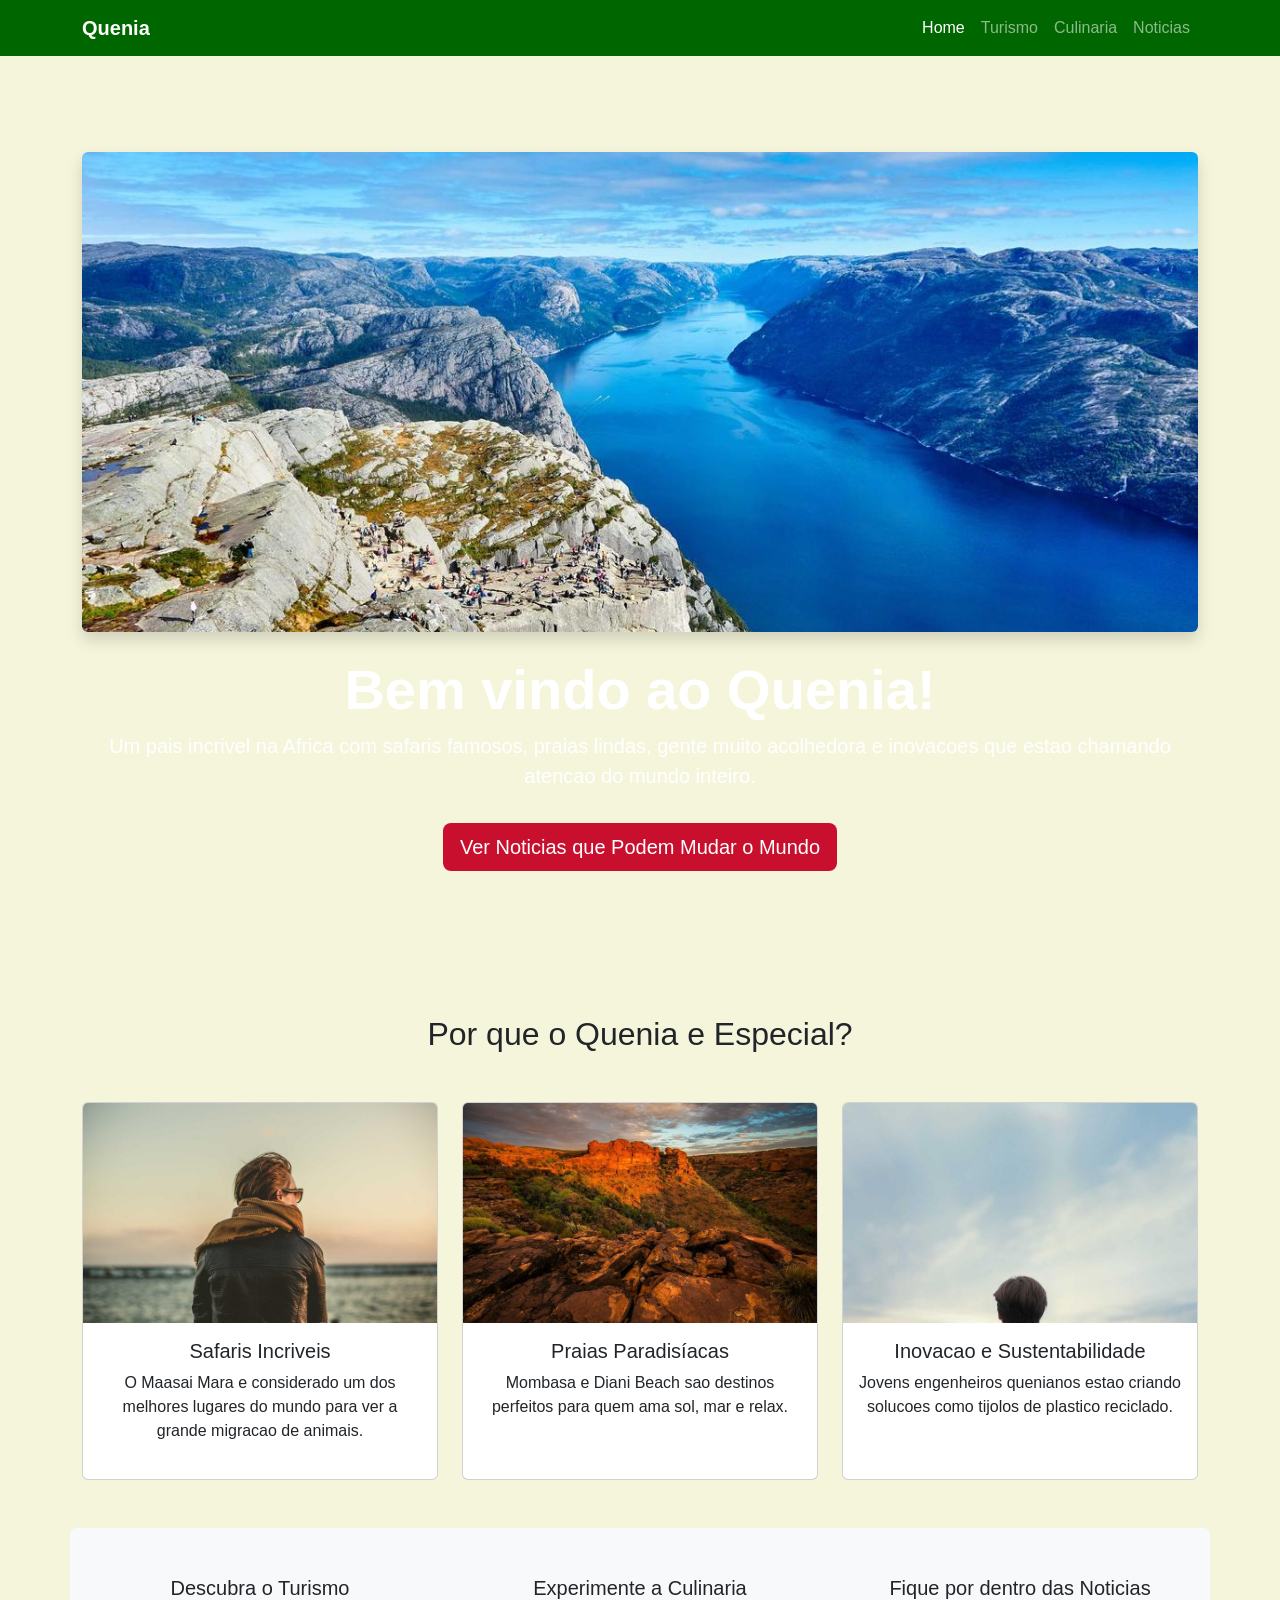
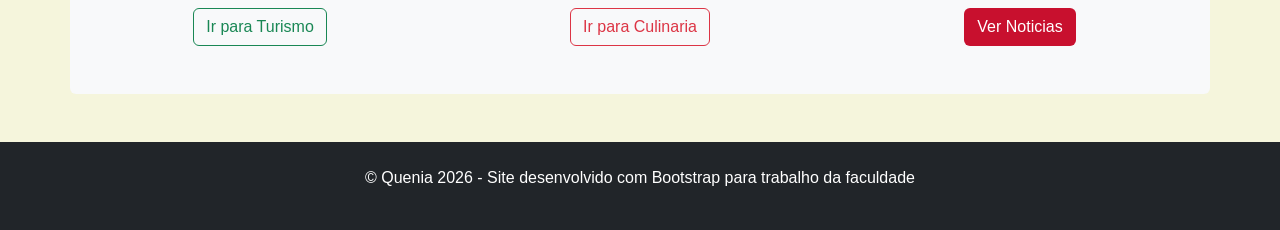
==== index.html @ b2b96a67 "atualização inicial criando o site do quenia com bootstrap e css externo to comecando forte kkk" ====
<!DOCTYPE html>
<html lang="pt-BR">
<head>
    <meta charset="UTF-8">
    <meta name="viewport" content="width=device-width, initial-scale=1.0">
    <title>Quenia - Bem Vindo ao Pais</title>
    <link href="https://cdn.jsdelivr.net/npm/bootstrap@5.3.3/dist/css/bootstrap.min.css" rel="stylesheet">
    <link rel="stylesheet" href="styles.css">
</head>
<body>
    <!-- Navbar -->
    <nav class="navbar navbar-expand-lg navbar-dark">
        <div class="container">
            <a class="navbar-brand fw-bold" href="index.html">Quenia</a>
            <button class="navbar-toggler" type="button" data-bs-toggle="collapse" data-bs-target="#navbarNav">
                <span class="navbar-toggler-icon"></span>
            </button>
            <div class="collapse navbar-collapse" id="navbarNav">
                <ul class="navbar-nav ms-auto">
                    <li class="nav-item"><a class="nav-link active" href="index.html">Home</a></li>
                    <li class="nav-item"><a class="nav-link" href="turismo.html">Turismo</a></li>
                    <li class="nav-item"><a class="nav-link" href="culinaria.html">Culinaria</a></li>
                    <li class="nav-item"><a class="nav-link" href="noticias.html">Noticias</a></li>
                </ul>
            </div>
        </div>
    </nav>

    <!-- Hero Section -->
    <section class="hero text-center">
        <div class="container">
            <img src="imagens/hero.jpg" class="img-fluid rounded shadow mb-4" alt="Paisagem incrivel do Quenia" style="max-height: 480px; width: 100%; object-fit: cover;">
            <h1 class="display-4 fw-bold">Bem vindo ao Quenia!</h1>
            <p class="lead">Um pais incrivel na Africa com safaris famosos, praias lindas, gente muito acolhedora e inovacoes que estao chamando atencao do mundo inteiro.</p>
            <a href="noticias.html" class="btn btn-kenya btn-lg mt-3">Ver Noticias que Podem Mudar o Mundo</a>
        </div>
    </section>

    <!-- Seção Por Que o Quênia -->
    <div class="container my-5">
        <h2 class="text-center mb-5">Por que o Quenia e Especial?</h2>
        <div class="row g-4">
            <div class="col-md-4">
                <div class="card h-100 text-center">
                    <img src="imagens/maasai.jpg" class="card-img-top" alt="Safari" style="height: 220px; object-fit: cover;">
                    <div class="card-body">
                        <h5 class="card-title">Safaris Incriveis</h5>
                        <p class="card-text">O Maasai Mara e considerado um dos melhores lugares do mundo para ver a grande migracao de animais.</p>
                    </div>
                </div>
            </div>
            <div class="col-md-4">
                <div class="card h-100 text-center">
                    <img src="imagens/mombasa.jpg" class="card-img-top" alt="Praia" style="height: 220px; object-fit: cover;">
                    <div class="card-body">
                        <h5 class="card-title">Praias Paradisíacas</h5>
                        <p class="card-text">Mombasa e Diani Beach sao destinos perfeitos para quem ama sol, mar e relax.</p>
                    </div>
                </div>
            </div>
            <div class="col-md-4">
                <div class="card h-100 text-center">
                    <img src="imagens/nzambi.jpg" class="card-img-top" alt="Inovacao" style="height: 220px; object-fit: cover;">
                    <div class="card-body">
                        <h5 class="card-title">Inovacao e Sustentabilidade</h5>
                        <p class="card-text">Jovens engenheiros quenianos estao criando solucoes como tijolos de plastico reciclado.</p>
                    </div>
                </div>
            </div>
        </div>
    </div>

    <!-- utras páginas -->
    <div class="container my-5 bg-light py-5 rounded">
        <div class="row text-center">
            <div class="col-md-4">
                <h5>Descubra o Turismo</h5>
                <a href="turismo.html" class="btn btn-outline-success">Ir para Turismo</a>
            </div>
            <div class="col-md-4">
                <h5>Experimente a Culinaria</h5>
                <a href="culinaria.html" class="btn btn-outline-danger">Ir para Culinaria</a>
            </div>
            <div class="col-md-4">
                <h5>Fique por dentro das Noticias</h5>
                <a href="noticias.html" class="btn btn-kenya">Ver Noticias</a>
            </div>
        </div>
    </div>

    <!-- Footer -->
    <footer class="bg-dark text-white text-center py-4 mt-5">
        <div class="container">
            <p>© Quenia 2026 - Site desenvolvido com Bootstrap para trabalho da faculdade</p>
        </div>
    </footer>

    <script src="https://cdn.jsdelivr.net/npm/bootstrap@5.3.3/dist/js/bootstrap.bundle.min.js"></script>
</body>
</html>
---- styles.css ----
body {
    background-color: #f5f5dc;
    font-family: Arial, sans-serif;
}

.navbar {
    background-color: #006600 !important;
}

.btn-kenya {
    background-color: #C8102E;
    color: white;
}

.hero {
    background-color: #00600;
    color: white;
    padding: 6rem 0;
}

.card {
    transition: transform 0.3s;
    margin-bottom: 20px;
}

.card:hover {
    transform: scale(1.03);
}
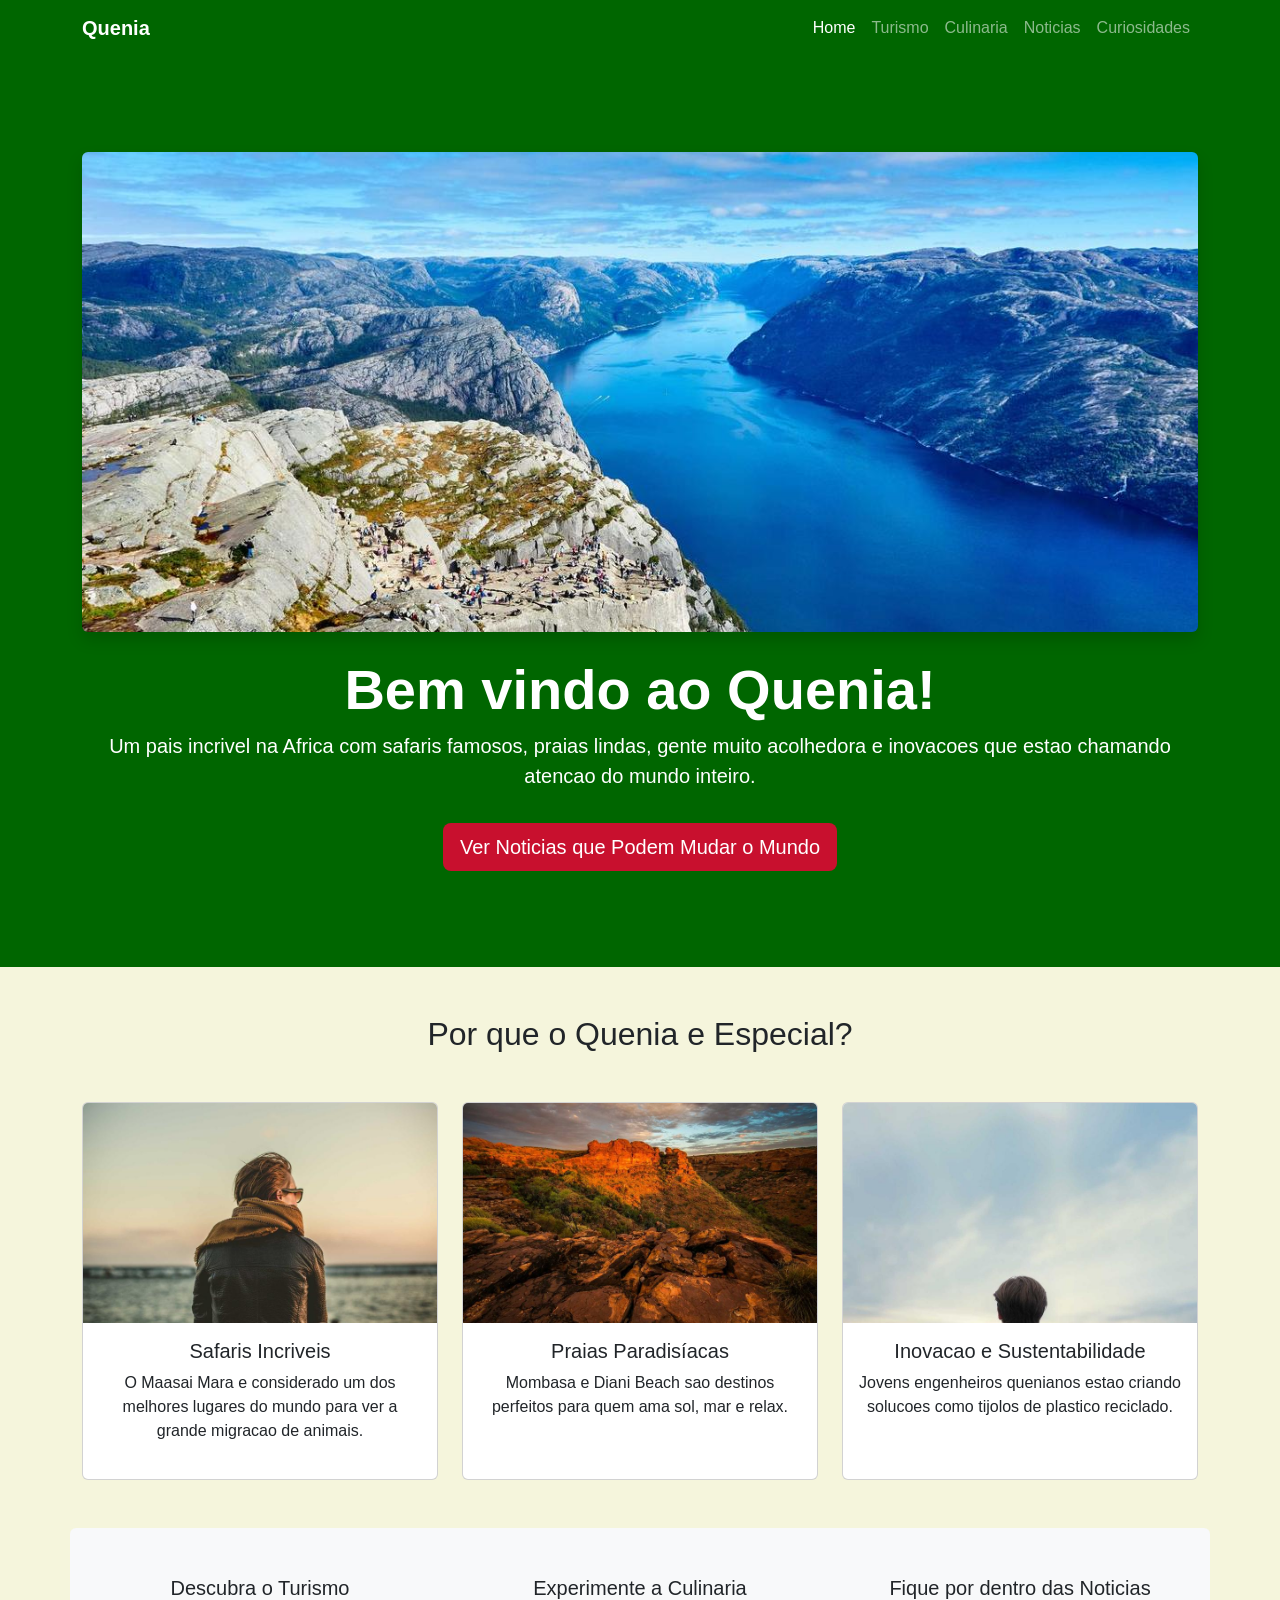
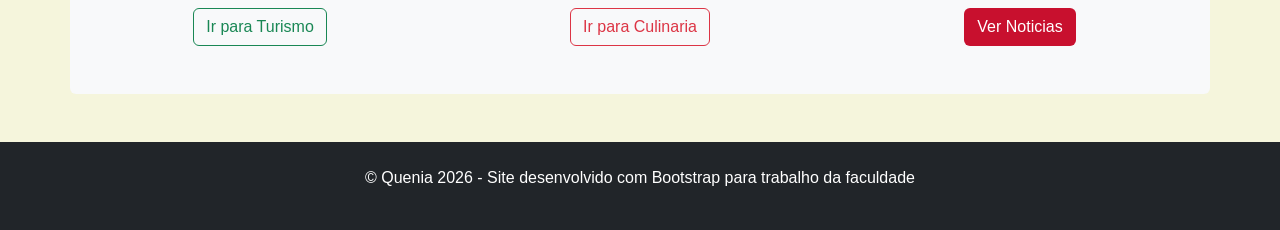
==== commit db0413b4: "criação curiosidades Acabei criando a quinta página principal e adicionei o caminho em todas as pági" ====
--- a/index.html
+++ b/index.html
@@ -21,6 +21,7 @@
                     <li class="nav-item"><a class="nav-link" href="turismo.html">Turismo</a></li>
                     <li class="nav-item"><a class="nav-link" href="culinaria.html">Culinaria</a></li>
                     <li class="nav-item"><a class="nav-link" href="noticias.html">Noticias</a></li>
+                    <li class="nav-item"><a class="nav-link" href="curiosidades.html">Curiosidades</a></li>
                 </ul>
             </div>
         </div>
--- a/styles.css
+++ b/styles.css
@@ -13,7 +13,7 @@
 }
 
 .hero {
-    background-color: #00600;
+    background-color: #006600;
     color: white;
     padding: 6rem 0;
 }
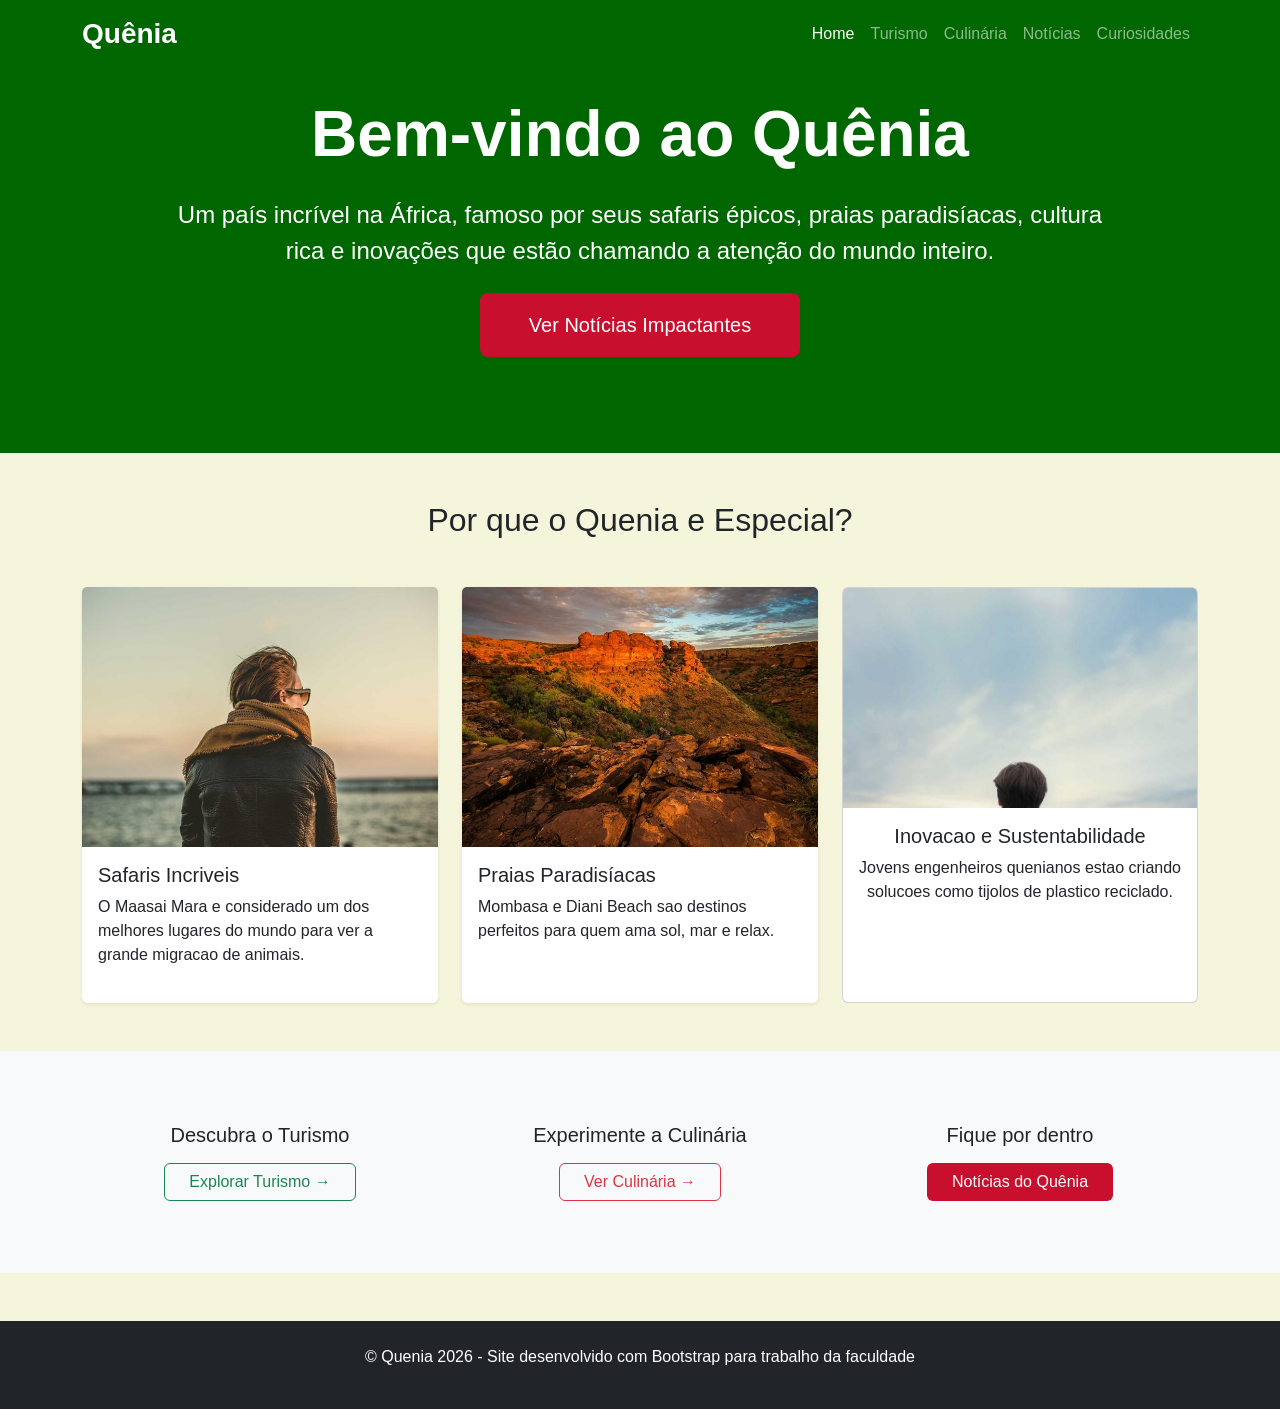
==== commit 149d6e5e: "correções Aumento da logo e fixação do menu Correção de erros ortográficos Alteração total do hero p" ====
--- a/index.html
+++ b/index.html
@@ -3,15 +3,15 @@
 <head>
     <meta charset="UTF-8">
     <meta name="viewport" content="width=device-width, initial-scale=1.0">
-    <title>Quenia - Bem Vindo ao Pais</title>
+    <title>Quenia - Descubra o Paraíso Africano</title>
     <link href="https://cdn.jsdelivr.net/npm/bootstrap@5.3.3/dist/css/bootstrap.min.css" rel="stylesheet">
     <link rel="stylesheet" href="styles.css">
 </head>
 <body>
     <!-- Navbar -->
-    <nav class="navbar navbar-expand-lg navbar-dark">
+    <nav class="navbar navbar-expand-lg navbar-dark fixed-top">
         <div class="container">
-            <a class="navbar-brand fw-bold" href="index.html">Quenia</a>
+            <a class="navbar-brand fw-bold fs-3" href="index.html">Quênia</a>
             <button class="navbar-toggler" type="button" data-bs-toggle="collapse" data-bs-target="#navbarNav">
                 <span class="navbar-toggler-icon"></span>
             </button>
@@ -19,8 +19,8 @@
                 <ul class="navbar-nav ms-auto">
                     <li class="nav-item"><a class="nav-link active" href="index.html">Home</a></li>
                     <li class="nav-item"><a class="nav-link" href="turismo.html">Turismo</a></li>
-                    <li class="nav-item"><a class="nav-link" href="culinaria.html">Culinaria</a></li>
-                    <li class="nav-item"><a class="nav-link" href="noticias.html">Noticias</a></li>
+                    <li class="nav-item"><a class="nav-link" href="culinaria.html">Culinária</a></li>
+                    <li class="nav-item"><a class="nav-link" href="noticias.html">Notícias</a></li>
                     <li class="nav-item"><a class="nav-link" href="curiosidades.html">Curiosidades</a></li>
                 </ul>
             </div>
@@ -28,22 +28,29 @@
     </nav>
 
     <!-- Hero Section -->
-    <section class="hero text-center">
-        <div class="container">
-            <img src="imagens/hero.jpg" class="img-fluid rounded shadow mb-4" alt="Paisagem incrivel do Quenia" style="max-height: 480px; width: 100%; object-fit: cover;">
-            <h1 class="display-4 fw-bold">Bem vindo ao Quenia!</h1>
-            <p class="lead">Um pais incrivel na Africa com safaris famosos, praias lindas, gente muito acolhedora e inovacoes que estao chamando atencao do mundo inteiro.</p>
-            <a href="noticias.html" class="btn btn-kenya btn-lg mt-3">Ver Noticias que Podem Mudar o Mundo</a>
+    <section class="hero position-relative d-flex align-items-center text-center text-white">
+        <img src="imagens/hero.jpg" class="position-absolute w-100 h-100 object-fit-cover" alt="Paisagem do Quênia" style="z-index: -1;">
+        <div class="position-absolute w-100 h-100 bg-dark" style="opacity: 0.45; z-index: -1;"></div>
+        
+        <div class="container position-relative">
+            <div class="row justify-content-center">
+                <div class="col-lg-10">
+                    <h1 class="display-3 fw-bold mb-4">Bem-vindo ao Quênia</h1>
+                    <p class="lead fs-4 mb-4">Um país incrível na África, famoso por seus safaris épicos, praias paradisíacas, 
+                    cultura rica e inovações que estão chamando a atenção do mundo inteiro.</p>
+                    <a href="noticias.html" class="btn btn-kenya btn-lg px-5 py-3">Ver Notícias Impactantes</a>
+                </div>
+            </div>
         </div>
     </section>
 
     <!-- Seção Por Que o Quênia -->
-    <div class="container my-5">
+    <div class="container py-5">
         <h2 class="text-center mb-5">Por que o Quenia e Especial?</h2>
         <div class="row g-4">
             <div class="col-md-4">
-                <div class="card h-100 text-center">
-                    <img src="imagens/maasai.jpg" class="card-img-top" alt="Safari" style="height: 220px; object-fit: cover;">
+                <div class="card h-100 border-0 shadow-sm">
+                    <img src="imagens/maasai.jpg" class="card-img-top" alt="Safari" style="height: 260px; object-fit: cover;">
                     <div class="card-body">
                         <h5 class="card-title">Safaris Incriveis</h5>
                         <p class="card-text">O Maasai Mara e considerado um dos melhores lugares do mundo para ver a grande migracao de animais.</p>
@@ -51,8 +58,8 @@
                 </div>
             </div>
             <div class="col-md-4">
-                <div class="card h-100 text-center">
-                    <img src="imagens/mombasa.jpg" class="card-img-top" alt="Praia" style="height: 220px; object-fit: cover;">
+                <div class="card h-100 border-0 shadow-sm">
+                    <img src="imagens/mombasa.jpg" class="card-img-top" alt="Praia" style="height: 260px; object-fit: cover;">
                     <div class="card-body">
                         <h5 class="card-title">Praias Paradisíacas</h5>
                         <p class="card-text">Mombasa e Diani Beach sao destinos perfeitos para quem ama sol, mar e relax.</p>
@@ -71,23 +78,31 @@
         </div>
     </div>
 
-    <!-- utras páginas -->
-    <div class="container my-5 bg-light py-5 rounded">
-        <div class="row text-center">
-            <div class="col-md-4">
-                <h5>Descubra o Turismo</h5>
-                <a href="turismo.html" class="btn btn-outline-success">Ir para Turismo</a>
-            </div>
-            <div class="col-md-4">
-                <h5>Experimente a Culinaria</h5>
-                <a href="culinaria.html" class="btn btn-outline-danger">Ir para Culinaria</a>
-            </div>
-            <div class="col-md-4">
-                <h5>Fique por dentro das Noticias</h5>
-                <a href="noticias.html" class="btn btn-kenya">Ver Noticias</a>
+    <!-- outras páginas -->
+    <section class="bg-light py-5">
+        <div class="container">
+            <div class="row text-center g-4">
+                <div class="col-md-4">
+                    <div class="p-4">
+                        <h5 class="mb-3">Descubra o Turismo</h5>
+                        <a href="turismo.html" class="btn btn-outline-success px-4">Explorar Turismo →</a>
+                    </div>
+                </div>
+                <div class="col-md-4">
+                    <div class="p-4">
+                        <h5 class="mb-3">Experimente a Culinária</h5>
+                        <a href="culinaria.html" class="btn btn-outline-danger px-4">Ver Culinária →</a>
+                    </div>
+                </div>
+                <div class="col-md-4">
+                    <div class="p-4">
+                        <h5 class="mb-3">Fique por dentro</h5>
+                        <a href="noticias.html" class="btn btn-kenya px-4">Notícias do Quênia</a>
+                    </div>
+                </div>
             </div>
         </div>
-    </div>
+    </section>
 
     <!-- Footer -->
     <footer class="bg-dark text-white text-center py-4 mt-5">
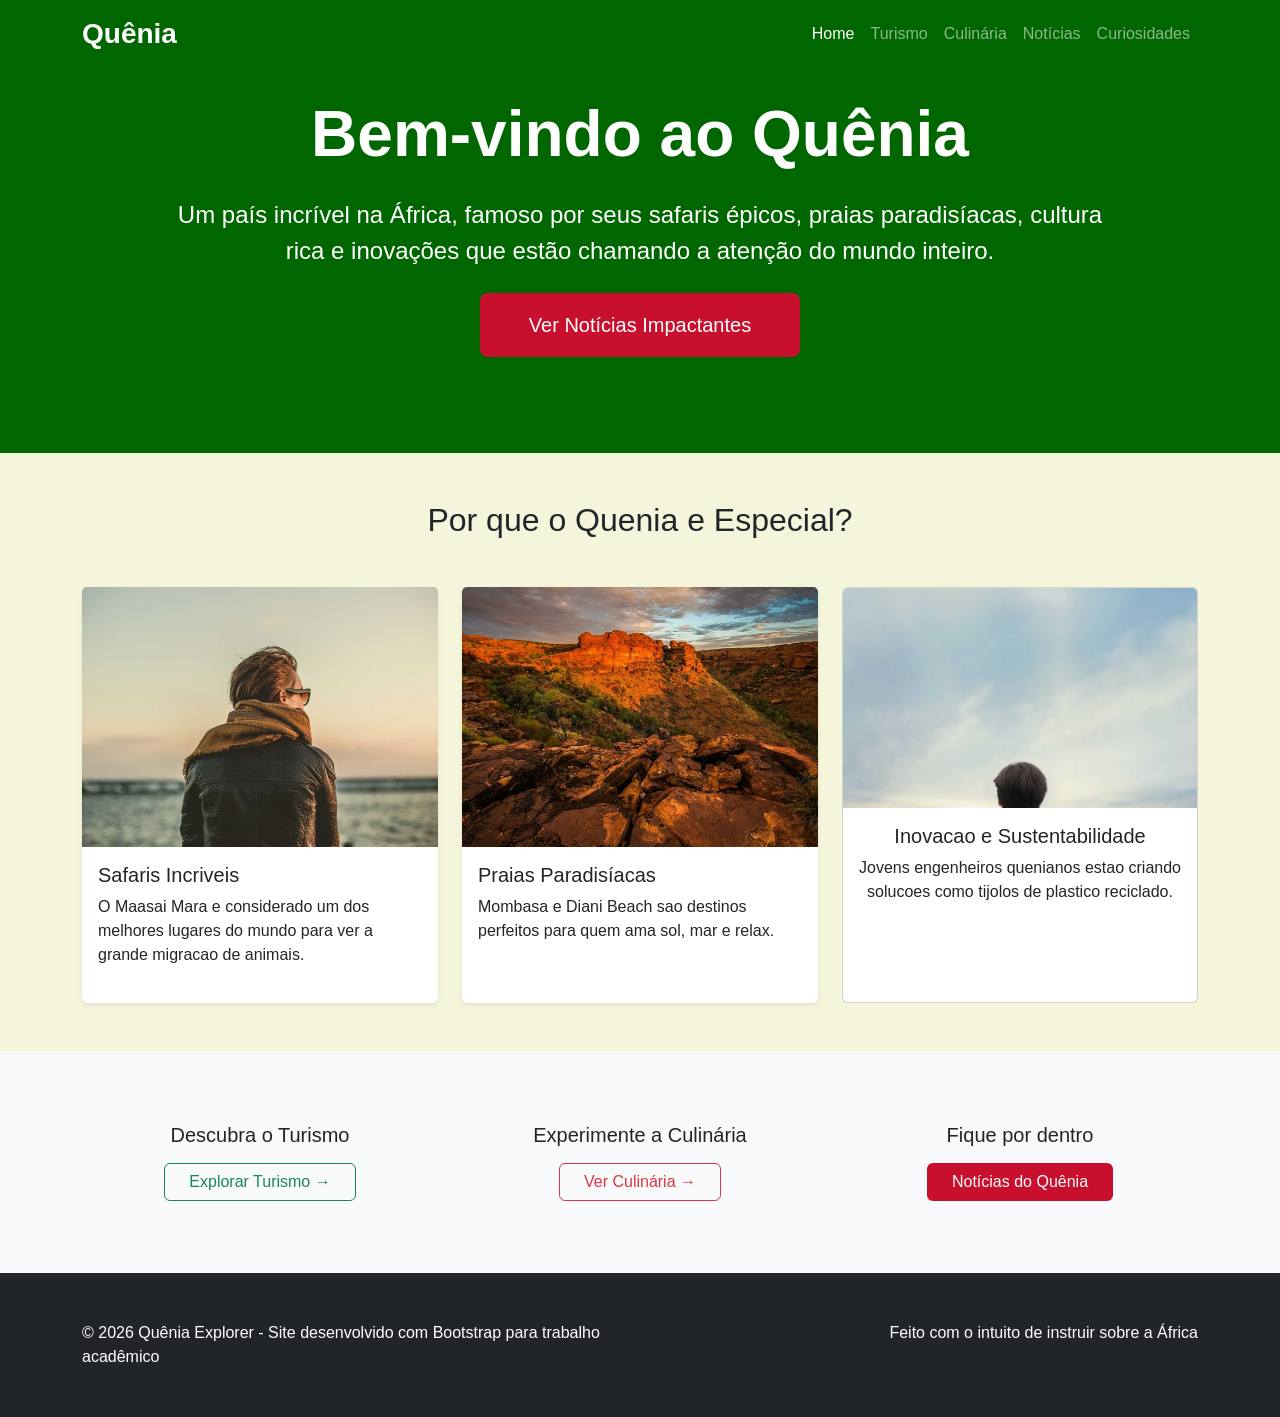
==== commit 3941ddc1: "footer melhorado footer trocado para ter uso do bootstrap e usar o col-md que você ensinou na aula d" ====
--- a/index.html
+++ b/index.html
@@ -105,9 +105,17 @@
     </section>
 
     <!-- Footer -->
-    <footer class="bg-dark text-white text-center py-4 mt-5">
+   <!-- ==================== FOOTER ==================== -->
+    <footer class="bg-dark text-white py-5">
         <div class="container">
-            <p>© Quenia 2026 - Site desenvolvido com Bootstrap para trabalho da faculdade</p>
+            <div class="row">
+                <div class="col-md-6">
+                    <p class="mb-0">© 2026 Quênia Explorer - Site desenvolvido com Bootstrap para trabalho acadêmico</p>
+                </div>
+                <div class="col-md-6 text-md-end">
+                    <p class="mb-0">Feito com o intuito de instruir sobre a África</p>
+                </div>
+            </div>
         </div>
     </footer>
 
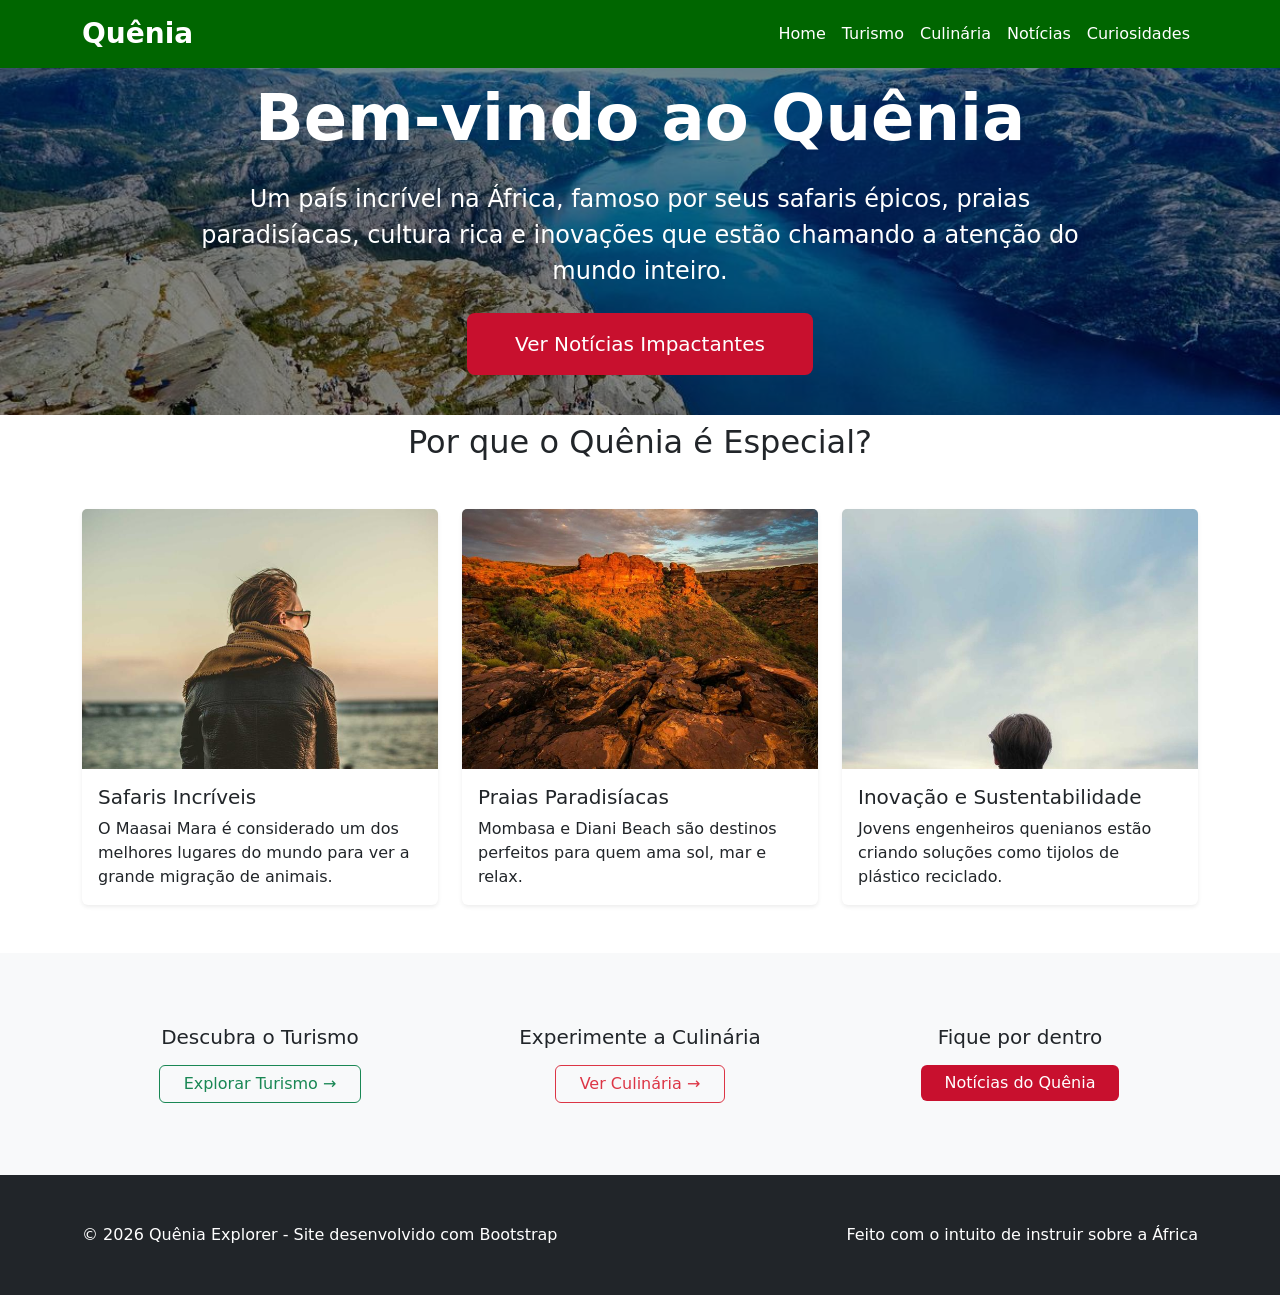
==== commit 5c2222ed: "Correção massiva de CSS foi tirado o CSS imbutido do html. Correções em caminhos. Criação de css par" ====
--- a/index.html
+++ b/index.html
@@ -3,11 +3,12 @@
 <head>
     <meta charset="UTF-8">
     <meta name="viewport" content="width=device-width, initial-scale=1.0">
-    <title>Quenia - Descubra o Paraíso Africano</title>
+    <title>Quênia - Descubra o Paraíso Africano</title>
     <link href="https://cdn.jsdelivr.net/npm/bootstrap@5.3.3/dist/css/bootstrap.min.css" rel="stylesheet">
-    <link rel="stylesheet" href="styles.css">
+    <link rel="stylesheet" href="style.css">
 </head>
 <body>
+
     <!-- Navbar -->
     <nav class="navbar navbar-expand-lg navbar-dark fixed-top">
         <div class="container">
@@ -27,10 +28,10 @@
         </div>
     </nav>
 
-    <!-- Hero Section -->
+    <!-- Hero -->
     <section class="hero position-relative d-flex align-items-center text-center text-white">
-        <img src="imagens/hero.jpg" class="position-absolute w-100 h-100 object-fit-cover" alt="Paisagem do Quênia" style="z-index: -1;">
-        <div class="position-absolute w-100 h-100 bg-dark" style="opacity: 0.45; z-index: -1;"></div>
+        <img src="imagens/hero.jpg" class="position-absolute w-100 h-100 object-fit-cover hero-bg" alt="Paisagem do Quênia">
+        <div class="hero-overlay"></div>
         
         <div class="container position-relative">
             <div class="row justify-content-center">
@@ -44,41 +45,43 @@
         </div>
     </section>
 
-    <!-- Seção Por Que o Quênia -->
-    <div class="container py-5">
-        <h2 class="text-center mb-5">Por que o Quenia e Especial?</h2>
-        <div class="row g-4">
-            <div class="col-md-4">
-                <div class="card h-100 border-0 shadow-sm">
-                    <img src="imagens/maasai.jpg" class="card-img-top" alt="Safari" style="height: 260px; object-fit: cover;">
-                    <div class="card-body">
-                        <h5 class="card-title">Safaris Incriveis</h5>
-                        <p class="card-text">O Maasai Mara e considerado um dos melhores lugares do mundo para ver a grande migracao de animais.</p>
+    <!-- Por que o Quênia é Especial -->
+    <section class="py-5">
+        <div class="container">
+            <h2 class="text-center mb-5">Por que o Quênia é Especial?</h2>
+            <div class="row g-4">
+                <div class="col-md-4">
+                    <div class="card h-100 border-0 shadow-sm">
+                        <img src="imagens/maasai.jpg" class="card-img-top card-img-fixed" alt="Safari">
+                        <div class="card-body">
+                            <h5 class="card-title">Safaris Incríveis</h5>
+                            <p class="card-text">O Maasai Mara é considerado um dos melhores lugares do mundo para ver a grande migração de animais.</p>
+                        </div>
                     </div>
                 </div>
-            </div>
-            <div class="col-md-4">
-                <div class="card h-100 border-0 shadow-sm">
-                    <img src="imagens/mombasa.jpg" class="card-img-top" alt="Praia" style="height: 260px; object-fit: cover;">
-                    <div class="card-body">
-                        <h5 class="card-title">Praias Paradisíacas</h5>
-                        <p class="card-text">Mombasa e Diani Beach sao destinos perfeitos para quem ama sol, mar e relax.</p>
+                <div class="col-md-4">
+                    <div class="card h-100 border-0 shadow-sm">
+                        <img src="imagens/mombasa.jpg" class="card-img-top card-img-fixed" alt="Praia">
+                        <div class="card-body">
+                            <h5 class="card-title">Praias Paradisíacas</h5>
+                            <p class="card-text">Mombasa e Diani Beach são destinos perfeitos para quem ama sol, mar e relax.</p>
+                        </div>
                     </div>
                 </div>
-            </div>
-            <div class="col-md-4">
-                <div class="card h-100 text-center">
-                    <img src="imagens/nzambi.jpg" class="card-img-top" alt="Inovacao" style="height: 220px; object-fit: cover;">
-                    <div class="card-body">
-                        <h5 class="card-title">Inovacao e Sustentabilidade</h5>
-                        <p class="card-text">Jovens engenheiros quenianos estao criando solucoes como tijolos de plastico reciclado.</p>
+                <div class="col-md-4">
+                    <div class="card h-100 border-0 shadow-sm">
+                        <img src="imagens/nzambi.jpg" class="card-img-top card-img-fixed" alt="Inovação">
+                        <div class="card-body">
+                            <h5 class="card-title">Inovação e Sustentabilidade</h5>
+                            <p class="card-text">Jovens engenheiros quenianos estão criando soluções como tijolos de plástico reciclado.</p>
+                        </div>
                     </div>
                 </div>
             </div>
         </div>
-    </div>
+    </section>
 
-    <!-- outras páginas -->
+    <!-- Links Rápidos -->
     <section class="bg-light py-5">
         <div class="container">
             <div class="row text-center g-4">
@@ -105,12 +108,11 @@
     </section>
 
     <!-- Footer -->
-   <!-- ==================== FOOTER ==================== -->
     <footer class="bg-dark text-white py-5">
         <div class="container">
             <div class="row">
                 <div class="col-md-6">
-                    <p class="mb-0">© 2026 Quênia Explorer - Site desenvolvido com Bootstrap para trabalho acadêmico</p>
+                    <p class="mb-0">© 2026 Quênia Explorer - Site desenvolvido com Bootstrap</p>
                 </div>
                 <div class="col-md-6 text-md-end">
                     <p class="mb-0">Feito com o intuito de instruir sobre a África</p>
--- a/style.css
+++ b/style.css
@@ -0,0 +1,89 @@
+/* ==================== ESTILOS GERAIS ==================== */
+.hero-bg {
+    z-index: -2;
+}
+.hero{
+    padding-top: 80px;
+}
+
+.hero-overlay {
+    position: absolute;
+    width: 100%;
+    height: 100%;
+    background-color: rgba(0, 0, 0, 0.45);
+    z-index: -1;
+}
+
+/* Hero das páginas específicas */
+.turismo-hero,
+.culinaria-hero,
+.noticias-hero {
+    min-height: 85vh;
+    position: relative;
+    overflow: hidden;
+}
+
+/* Ajuste para navbar fixa */
+.turismo-hero,
+.culinaria-hero,
+.noticias-hero {
+    padding-top: 80px;
+}
+
+/* Imagens dos cards */
+.card-img-fixed {
+    height: 260px;
+    object-fit: cover;
+}
+
+/* Tabs */
+.tab-image {
+    height: 380px;
+    object-fit: cover;
+    border-radius: 16px;
+}
+
+/* Botão Kenya */
+.btn-kenya {
+    background-color: #C8102E;
+    color: white;
+    border: none;
+}
+
+.btn-kenya:hover {
+    background-color: #a00c24;
+    transform: translateY(-2px);
+}
+
+/* Ajustes visuais extras */
+.card {
+    transition: transform 0.3s ease;
+}
+
+.card:hover {
+    transform: translateY(-8px);
+}
+
+.display-5 {
+    font-weight: 700;
+}
+
+/* Fundo bege padrão do site */
+.hero-bg {
+    background-color: #f5f5dc;
+}
+
+/* Navbar personalizada */
+.navbar {
+    background-color:#006600; /* fundo escuro semi-transparente */
+    backdrop-filter: blur(6px); /* efeito moderno (opcional) */
+}
+
+.navbar .nav-link {
+    color: white !important;
+    transition: 0.3s;
+}
+
+.navbar .nav-link:hover {
+    color: #C8102E !important; /* vermelho estilo Quênia */
+}
